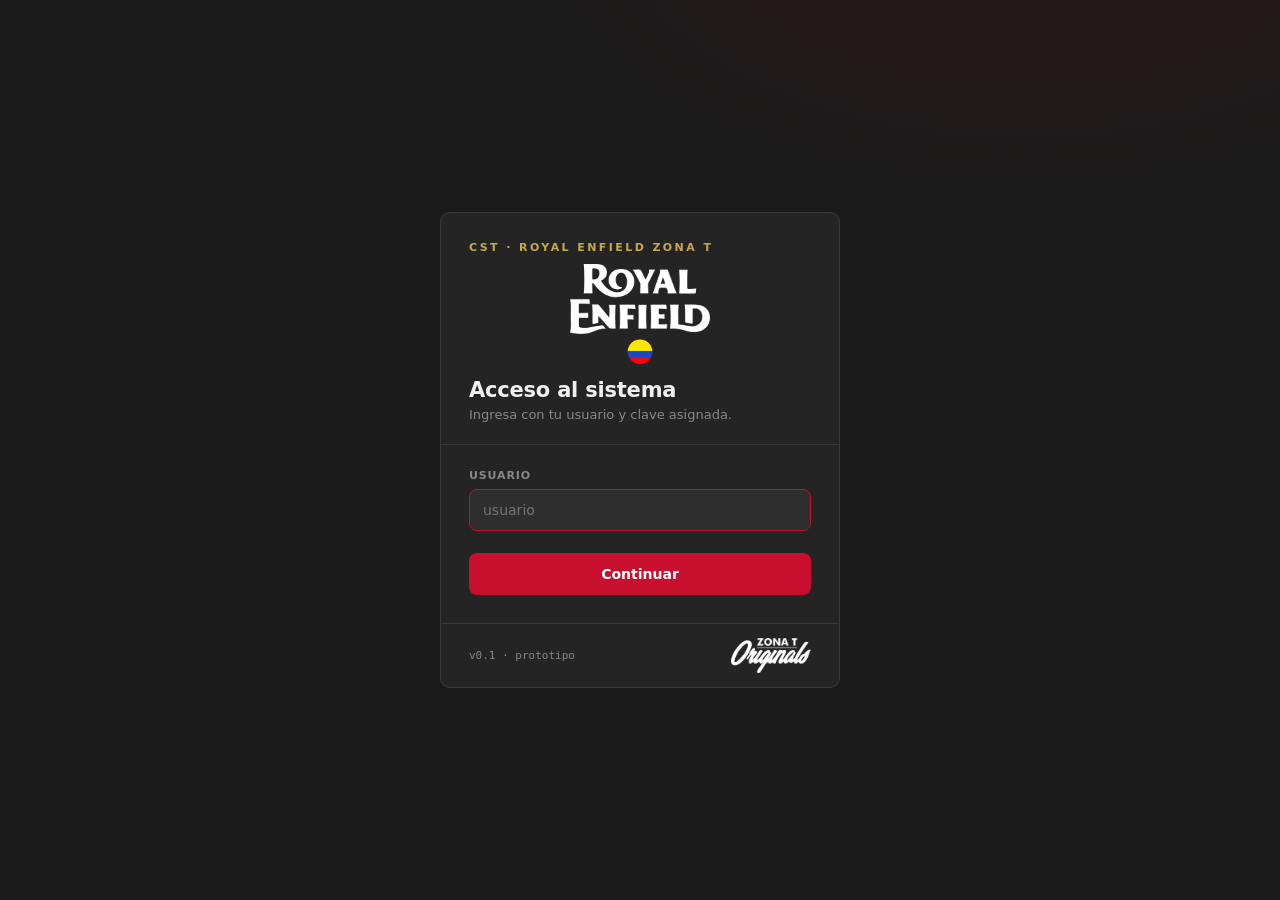
==== index.html @ fac318b0 "Add info (i) button with per-page description on each page Shared page-info.js injects a small ⓘ but" ====
<!DOCTYPE html>
<html lang="es">
<head>
<meta charset="UTF-8">
<meta name="viewport" content="width=device-width, initial-scale=1.0">
<script src="auth.js?v=3"></script>
<script src="page-info.js?v=1"></script>
<script>
/* Guard de sesion: vendedor, admin o manager */
guard(["vendedor","admin","manager","developer"]);
</script>
<title>CST Royal Enfield — Sistema Operativo</title>
<style>
  @import url('https://fonts.googleapis.com/css2?family=Inter:wght@400;500;600;700&display=swap');

  :root {
    --red: #C8102E;
    --gold: #C9A84C;
    --bg: #1A1A1A;
    --card: #242424;
    --border: #3A3A3A;
    --text: #F0F0F0;
    --text-muted: #888;
  }

  * { box-sizing: border-box; margin: 0; padding: 0; }

  body {
    background: var(--bg);
    color: var(--text);
    font-family: 'Inter', sans-serif;
    min-height: 100vh;
    display: flex;
    flex-direction: column;
    padding: 32px 20px 60px;
  }

  .container { max-width: 560px; margin: 0 auto; width: 100%; }

  .header {
    text-align: center;
    margin-bottom: 40px;
    padding-bottom: 28px;
    border-bottom: 1px solid var(--border);
  }

  .logo-icon {
    width: 56px;
    height: 56px;
    background: var(--red);
    border-radius: 14px;
    display: flex;
    align-items: center;
    justify-content: center;
    margin: 0 auto 16px;
  }

  .logo-icon svg { width: 32px; height: 32px; }

  .header h1 {
    font-size: 22px;
    font-weight: 700;
    color: #C8102E;
    letter-spacing: -0.4px;
  }

  .header p {
    font-size: 13px;
    color: #C9A84C;
    margin-top: 6px;
  }

  .nav-grid {
    display: grid;
    grid-template-columns: 1fr 1fr;
    gap: 12px;
  }

  .nav-card {
    background: var(--card);
    border: 1px solid var(--border);
    border-radius: 14px;
    padding: 24px 20px;
    text-decoration: none;
    color: var(--text);
    display: flex;
    flex-direction: column;
    gap: 12px;
    transition: border-color 0.15s, transform 0.1s;
    cursor: pointer;
    position: relative;
  }

  .badge-notif {
    position: absolute;
    top: 10px;
    right: 10px;
    min-width: 20px;
    height: 20px;
    padding: 0 5px;
    border-radius: 10px;
    background: var(--red);
    color: #fff;
    font-size: 11px;
    font-weight: 700;
    display: none;
    align-items: center;
    justify-content: center;
    line-height: 1;
    box-shadow: 0 0 0 2px var(--card);
  }
  .badge-notif.show { display: flex; }

  .nav-card:hover { border-color: var(--gold); }
  .nav-card:active { transform: scale(0.98); }

  .nav-icon {
    width: 44px;
    height: 44px;
    border-radius: 10px;
    display: flex;
    align-items: center;
    justify-content: center;
    flex-shrink: 0;
  }

  .nav-icon svg { width: 22px; height: 22px; fill: white; }
  .nav-icon.red    { background: var(--red); }
  .nav-icon.gold   { background: var(--gold); }
  .nav-icon.dark   { background: #333; }
  .nav-icon.purple { background: #6C3FC4; }

  .nav-label {
    font-size: 15px;
    font-weight: 700;
    color: var(--text);
    letter-spacing: -0.2px;
  }

  .nav-desc {
    font-size: 12px;
    color: var(--text-muted);
    line-height: 1.4;
    margin-top: -4px;
  }

  .nav-arrow {
    font-size: 18px;
    color: var(--text-muted);
    margin-top: auto;
    align-self: flex-end;
  }

  .footer {
    text-align: center;
    margin-top: 40px;
    font-size: 11px;
    color: var(--text-muted);
  }

  .topbar {
    display: flex;
    justify-content: flex-end;
    margin-bottom: 8px;
  }
  .logout {
    background: none;
    border: 1px solid var(--border);
    color: var(--text-muted);
    padding: 8px 14px;
    border-radius: 8px;
    font-size: 12px;
    font-family: 'Inter', sans-serif;
    cursor: pointer;
  }
  .logout:hover { border-color: var(--red); color: var(--text); }

  .veras-bar {
    display: flex;
    align-items: center;
    gap: 10px;
    background: var(--card);
    border: 1px solid var(--border);
    border-radius: 10px;
    padding: 10px 14px;
    margin-bottom: 14px;
  }
  .veras-bar label {
    font-size: 11px;
    text-transform: uppercase;
    letter-spacing: .08em;
    color: var(--gold);
    font-weight: 700;
    white-space: nowrap;
  }
  .veras-bar select {
    flex: 1;
    background: #2E2E2E;
    border: 1px solid var(--border);
    border-radius: 8px;
    color: var(--text);
    font-family: 'Inter', sans-serif;
    font-size: 14px;
    padding: 9px 11px;
  }
  .veras-bar select:focus { outline: none; border-color: var(--red); }

  @media (max-width: 380px) {
    .nav-grid { grid-template-columns: 1fr; }
  }
</style>
</head>
<body>
<div class="container">

  <div class="veras-bar" id="verasBar" style="display:none">
    <label for="verasSel">Ver como</label>
    <select id="verasSel">
      <option value="" disabled selected>Elegir…</option>
      <option value="manager">Manager</option>
      <option value="admin">Admin</option>
      <option value="vendedor">Vendedor</option>
      <option value="tec:Nelson">Nelson</option>
      <option value="tec:Eduin">Eduin</option>
      <option value="tec:Harold">Harold</option>
      <option value="tec:Camilo">Camilo</option>
      <option value="tec:Daniel">Daniel</option>
      <option value="tec:Edisson">Edisson</option>
    </select>
  </div>

  <div class="topbar">
    <button class="logout" id="logout" type="button">Salir</button>
  </div>

  <div class="header">
    <div class="logo-icon">
      <svg viewBox="0 0 24 24" fill="none" stroke="#C9A84C" stroke-width="1.5" width="32" height="32"><circle cx="5.5" cy="17.5" r="2.5"/><circle cx="18.5" cy="17.5" r="2.5"/><path d="M8 17.5h7M13 17.5L11 10h4l2 4h2"/><path d="M5.5 17.5L8 10h3"/><path d="M10 10l1-3h3"/></svg>
    </div>
    <div style="display:flex;align-items:center;justify-content:center;gap:12px">
      <img src="assets/re-blanco.png" alt="Royal Enfield" style="height:36px;width:auto">
      <h1>CST Royal Enfield</h1>
    </div>
    <p>Sistema Operativo de Taller · Zona T</p>
  </div>

  <div class="nav-grid">

    <a class="nav-card" href="ingreso-cst.html" data-roles="vendedor,admin,manager,developer">
      <div class="nav-icon red">
        <svg viewBox="0 0 24 24"><path d="M19 11H7.83l4.88-4.88c.39-.39.39-1.03 0-1.42-.39-.39-1.02-.39-1.41 0l-6.59 6.59c-.39.39-.39 1.02 0 1.41l6.59 6.59c.39.39 1.02.39 1.41 0 .39-.39.39-1.02 0-1.41L7.83 13H19c.55 0 1-.45 1-1s-.45-1-1-1z"/></svg>
      </div>
      <div>
        <div class="nav-label">Ingreso</div>
        <div class="nav-desc">Registra la entrada de una moto al taller</div>
      </div>
      <div class="nav-arrow">→</div>
    </a>

    <a class="nav-card" href="salida-cst.html" data-roles="vendedor,admin,manager,developer">
      <div class="nav-icon gold">
        <svg viewBox="0 0 24 24"><path d="M9 16.17L4.83 12l-1.42 1.41L9 19 21 7l-1.41-1.41z"/></svg>
      </div>
      <div>
        <div class="nav-label">Salida</div>
        <div class="nav-desc">Cierra el servicio y registra la entrega</div>
      </div>
      <div class="nav-arrow">→</div>
    </a>

    <a class="nav-card" href="dashboard-admin.html" data-roles="admin,manager,developer">
      <div class="nav-icon gold">
        <svg viewBox="0 0 24 24"><path d="M16 11c1.66 0 2.99-1.34 2.99-3S17.66 5 16 5c-1.66 0-3 1.34-3 3s1.34 3 3 3zm-8 0c1.66 0 2.99-1.34 2.99-3S9.66 5 8 5C6.34 5 5 6.34 5 8s1.34 3 3 3zm0 2c-2.33 0-7 1.17-7 3.5V19h14v-2.5c0-2.33-4.67-3.5-7-3.5zm8 0c-.29 0-.62.02-.97.05 1.16.84 1.97 1.97 1.97 3.45V19h6v-2.5c0-2.33-4.67-3.5-7-3.5z"/></svg>
      </div>
      <div>
        <div class="nav-label">Datos del taller</div>
        <div class="nav-desc">Rendimiento del equipo de técnicos</div>
      </div>
      <div class="nav-arrow">→</div>
    </a>

    <a class="nav-card" href="dashboard-cst.html" data-roles="manager,developer">
      <div class="nav-icon dark">
        <svg viewBox="0 0 24 24"><path d="M3 13h8V3H3v10zm0 8h8v-6H3v6zm10 0h8V11h-8v10zm0-18v6h8V3h-8z"/></svg>
      </div>
      <div>
        <div class="nav-label">Dashboard</div>
        <div class="nav-desc">KPIs, gráficos y métricas del taller</div>
      </div>
      <div class="nav-arrow">→</div>
    </a>

    <a class="nav-card" href="agente-cst.html" data-roles="manager,developer">
      <div class="nav-icon purple">
        <svg viewBox="0 0 24 24" fill="none" stroke="white" stroke-width="2"><path d="M12 2a2 2 0 0 1 2 2c0 .74-.4 1.39-1 1.73V7h1a7 7 0 0 1 7 7h1a1 1 0 0 1 1 1v3a1 1 0 0 1-1 1h-1v1a2 2 0 0 1-2 2H5a2 2 0 0 1-2-2v-1H2a1 1 0 0 1-1-1v-3a1 1 0 0 1 1-1h1a7 7 0 0 1 7-7h1V5.73c-.6-.34-1-.99-1-1.73a2 2 0 0 1 2-2z"/><circle cx="9" cy="13" r="1"/><circle cx="15" cy="13" r="1"/></svg>
      </div>
      <div>
        <div class="nav-label">Agente IA</div>
        <div class="nav-desc">Consulta datos del taller con inteligencia artificial</div>
      </div>
      <div class="nav-arrow">→</div>
    </a>

    <a class="nav-card" href="reset-usuarios.html" data-roles="developer">
      <div class="nav-icon dark">
        <svg viewBox="0 0 24 24" fill="none" stroke="white" stroke-width="2"><rect x="5" y="11" width="14" height="10" rx="2"/><path d="M8 11V7a4 4 0 0 1 8 0v4"/></svg>
      </div>
      <div>
        <div class="nav-label">Resetear contraseñas</div>
        <div class="nav-desc">Habilita a un usuario para definir una clave nueva</div>
      </div>
      <div class="nav-arrow">→</div>
    </a>

    <a class="nav-card" href="corregir.html" data-roles="vendedor,admin,manager,developer">
      <div class="nav-icon gold">
        <svg viewBox="0 0 24 24" fill="none" stroke="#1A1A1A" stroke-width="2"><path d="M20.71 7.04c.39-.39.39-1.04 0-1.41l-2.34-2.34c-.37-.39-1.02-.39-1.41 0l-1.84 1.83 3.75 3.75M3 17.25V21h3.75L17.81 9.93l-3.75-3.75z"/></svg>
      </div>
      <div>
        <div class="nav-label">Corregir registro</div>
        <div class="nav-desc">Solicita corregir un dato ya guardado de ingreso o salida</div>
      </div>
      <div class="nav-arrow">→</div>
    </a>

    <a class="nav-card" href="correcciones.html" data-roles="manager,developer">
      <span class="badge-notif" id="corrBadge">0</span>
      <div class="nav-icon dark">
        <svg viewBox="0 0 24 24" fill="none" stroke="white" stroke-width="2"><path d="M9 11l3 3L22 4"/><path d="M21 12v7a2 2 0 0 1-2 2H5a2 2 0 0 1-2-2V5a2 2 0 0 1 2-2h11"/></svg>
      </div>
      <div>
        <div class="nav-label">Correcciones</div>
        <div class="nav-desc">Aprueba o rechaza solicitudes de corrección</div>
      </div>
      <div class="nav-arrow">→</div>
    </a>

  </div>

  <div class="footer">CST Royal Enfield Zona T · 2026</div>

</div>

<script>
/* Menu por rol: oculta las nav-card que no correspondan al rol de la sesion */
(function(){
  var API = "https://cst-royal-enfield-api.juanguillermoalba.workers.dev";
  var s = getSession();
  if(!s){ location.replace("login.html"); return; }

  var role = s.rol || s.role;
  document.querySelectorAll(".nav-card").forEach(function(card){
    var roles = (card.getAttribute("data-roles") || "").split(",").map(function(r){ return r.trim(); });
    if(roles.indexOf(role) === -1){ card.style.display = "none"; }
  });

  var logoutBtn = document.getElementById("logout");
  if(logoutBtn){ logoutBtn.addEventListener("click", logout); }

  /* "Ver como": solo el developer puede impersonar otros roles */
  if(role === "developer"){
    var bar = document.getElementById("verasBar");
    var sel = document.getElementById("verasSel");
    bar.style.display = "flex";
    sel.addEventListener("change", function(){
      var valor = sel.value;
      if(!valor) return;
      verComo(valor);
    });
  }

  /* Badge rojo en "Correcciones" con la cantidad de solicitudes pendientes */
  if(role === "manager" || role === "developer"){
    cargarPendientesCorreccion();
  }

  async function cargarPendientesCorreccion(){
    try{
      var res = await authFetch(API + "/correcciones");
      var data = await res.json();
      if(!res.ok || data.error) return;
      var pendientes = (data.solicitudes || []).filter(function(s){ return s.estado === "Pendiente"; }).length;
      var badge = document.getElementById("corrBadge");
      if(!badge) return;
      if(pendientes > 0){
        badge.textContent = pendientes > 99 ? "99+" : String(pendientes);
        badge.classList.add("show");
      }
    }catch(e){ /* si falla, simplemente no se muestra el badge */ }
  }

  async function verComo(valor){
    var real = sessionStorage.getItem("cst_session");
    var payload = (valor.indexOf("tec:") === 0)
      ? { rol: "tecnico", tecnico: valor.slice(4) }
      : { rol: valor };

    // guarda la sesion real antes de impersonar
    sessionStorage.setItem("cst_session_real", real);
    try{
      var res = await authFetch(API + "/impersonar", {
        method: "POST",
        headers: { "Content-Type": "application/json" },
        body: JSON.stringify(payload)
      });
      var data = await res.json();
      if(!res.ok || data.error){
        sessionStorage.removeItem("cst_session_real");
        alert(data.error || "No se pudo cambiar de vista.");
        return;
      }
      var nueva = { token: data.token, rol: data.rol, tecnico: data.tecnico };
      sessionStorage.setItem("cst_session", JSON.stringify(nueva));
      location.href = (nueva.rol === "tecnico") ? "dashboard-tecnico.html" : "index.html";
    }catch(e){
      sessionStorage.removeItem("cst_session_real");
      alert("Error de conexion. Intenta de nuevo.");
    }
  }
})();
</script>

</body>
</html>
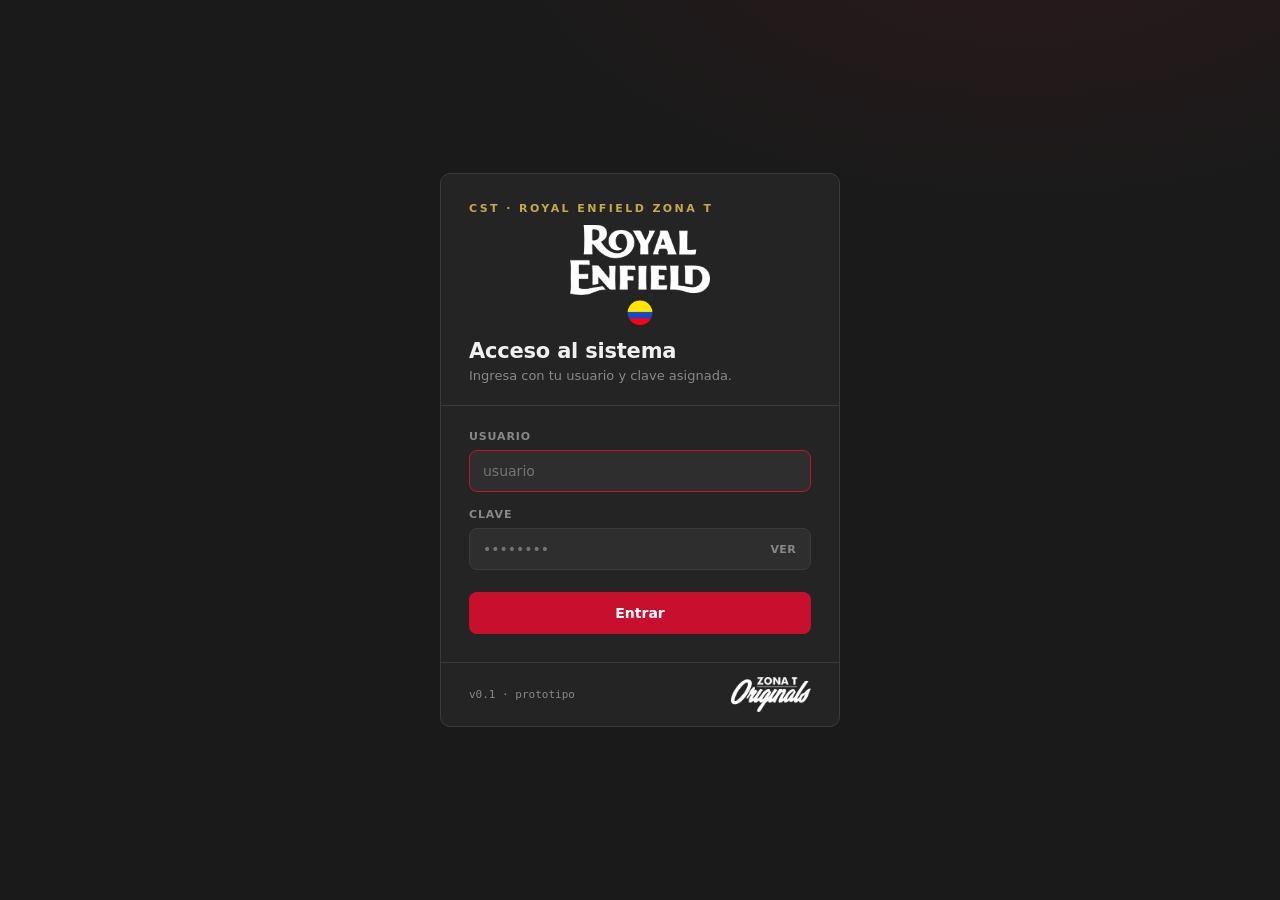
==== commit 8eb51645: "Sidebar de navegación para admin/manager/developer + redirect por rol - sidebar.js (nuevo, compartid" ====
--- a/index.html
+++ b/index.html
@@ -220,12 +220,11 @@
       <option value="manager">Manager</option>
       <option value="admin">Admin</option>
       <option value="vendedor">Vendedor</option>
-      <option value="tec:Nelson">Nelson</option>
-      <option value="tec:Eduin">Eduin</option>
+      <option value="tec:Nelson Jaime">Nelson Jaime</option>
+      <option value="tec:Eduin Yesid">Eduin Yesid</option>
       <option value="tec:Harold">Harold</option>
-      <option value="tec:Camilo">Camilo</option>
-      <option value="tec:Daniel">Daniel</option>
-      <option value="tec:Edisson">Edisson</option>
+      <option value="tec:William Camilo">William Camilo</option>
+      <option value="tec:John Edinson">John Edinson</option>
     </select>
   </div>
 
@@ -290,7 +289,7 @@
       <div class="nav-arrow">→</div>
     </a>
 
-    <a class="nav-card" href="agente-cst.html" data-roles="manager,developer">
+    <a class="nav-card" href="agente-cst.html" data-roles="admin,manager,developer">
       <div class="nav-icon purple">
         <svg viewBox="0 0 24 24" fill="none" stroke="white" stroke-width="2"><path d="M12 2a2 2 0 0 1 2 2c0 .74-.4 1.39-1 1.73V7h1a7 7 0 0 1 7 7h1a1 1 0 0 1 1 1v3a1 1 0 0 1-1 1h-1v1a2 2 0 0 1-2 2H5a2 2 0 0 1-2-2v-1H2a1 1 0 0 1-1-1v-3a1 1 0 0 1 1-1h1a7 7 0 0 1 7-7h1V5.73c-.6-.34-1-.99-1-1.73a2 2 0 0 1 2-2z"/><circle cx="9" cy="13" r="1"/><circle cx="15" cy="13" r="1"/></svg>
       </div>
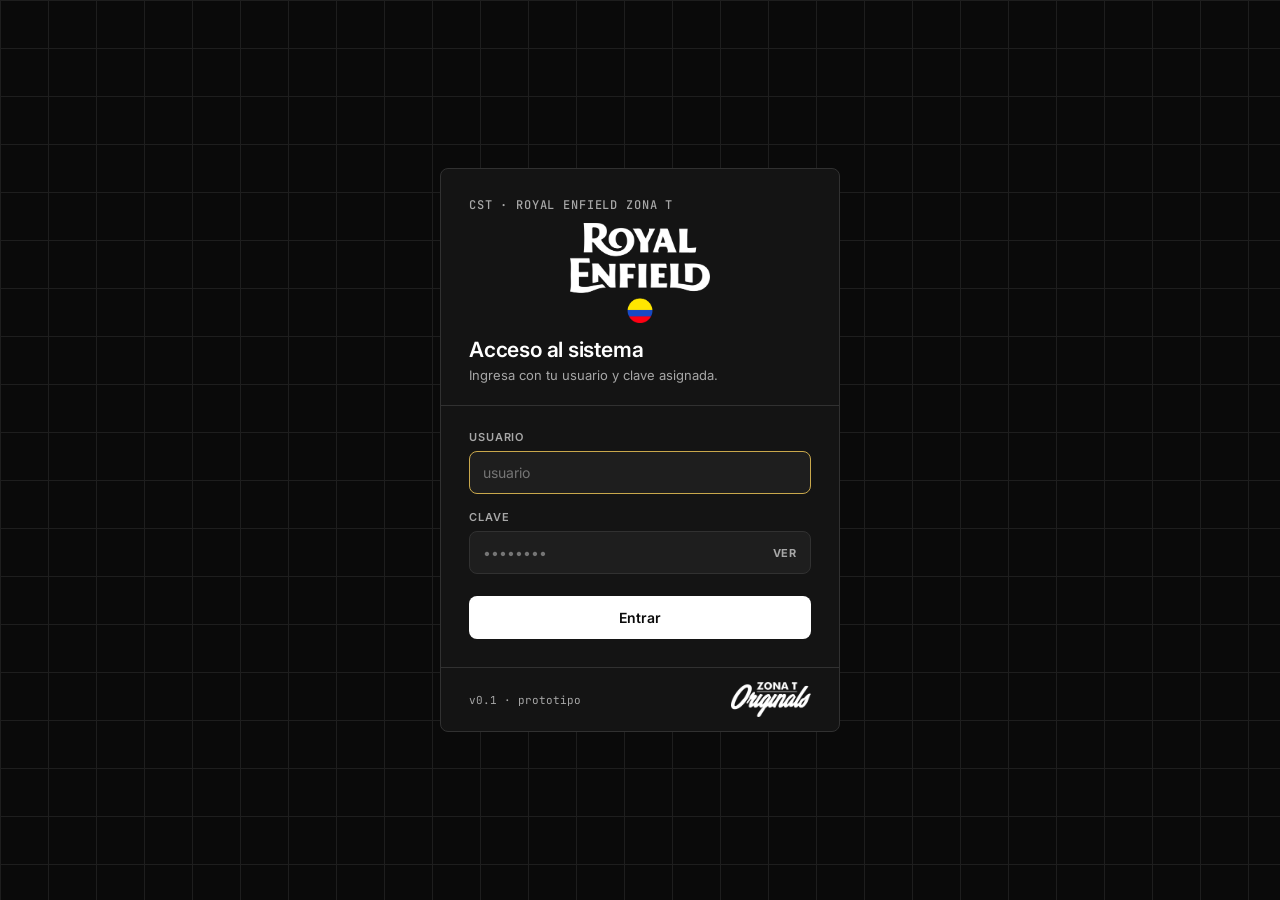
==== commit a1b2e1d5: "rediseño fase b1: index Co-Authored-By: Claude Sonnet 5 <noreply@anthropic.com>" ====
--- a/index.html
+++ b/index.html
@@ -10,25 +10,17 @@
 guard(["vendedor","admin","manager","developer"]);
 </script>
 <title>CST Royal Enfield — Sistema Operativo</title>
+<link rel="preconnect" href="https://fonts.googleapis.com">
+<link rel="preconnect" href="https://fonts.gstatic.com" crossorigin>
+<link href="https://fonts.googleapis.com/css2?family=Inter:wght@400;500;600&family=JetBrains+Mono:wght@400;500&display=swap" rel="stylesheet">
+<link rel="stylesheet" href="theme.css?v=1">
 <style>
-  @import url('https://fonts.googleapis.com/css2?family=Inter:wght@400;500;600;700&display=swap');
-
-  :root {
-    --red: #C8102E;
-    --gold: #C9A84C;
-    --bg: #1A1A1A;
-    --card: #242424;
-    --border: #3A3A3A;
-    --text: #F0F0F0;
-    --text-muted: #888;
-  }
-
   * { box-sizing: border-box; margin: 0; padding: 0; }
 
   body {
-    background: var(--bg);
+    background: var(--canvas);
     color: var(--text);
-    font-family: 'Inter', sans-serif;
+    font-family: var(--font-sans);
     min-height: 100vh;
     display: flex;
     flex-direction: column;
@@ -47,7 +39,7 @@
   .logo-icon {
     width: 56px;
     height: 56px;
-    background: var(--red);
+    background: var(--brand-red);
     border-radius: 14px;
     display: flex;
     align-items: center;
@@ -60,13 +52,13 @@
   .header h1 {
     font-size: 22px;
     font-weight: 700;
-    color: #C8102E;
+    color: var(--brand-red);
     letter-spacing: -0.4px;
   }
 
   .header p {
     font-size: 13px;
-    color: #C9A84C;
+    color: var(--text-secondary);
     margin-top: 6px;
   }
 
@@ -99,7 +91,7 @@
     height: 20px;
     padding: 0 5px;
     border-radius: 10px;
-    background: var(--red);
+    background: var(--c-critica);
     color: #fff;
     font-size: 11px;
     font-weight: 700;
@@ -107,28 +99,34 @@
     align-items: center;
     justify-content: center;
     line-height: 1;
-    box-shadow: 0 0 0 2px var(--card);
+    border: 2px solid var(--card);
   }
   .badge-notif.show { display: flex; }
 
-  .nav-card:hover { border-color: var(--gold); }
+  .nav-card:hover,
+  .nav-card:active { border-color: var(--accent); }
   .nav-card:active { transform: scale(0.98); }
 
   .nav-icon {
     width: 44px;
     height: 44px;
     border-radius: 10px;
+    background: var(--elevated);
+    color: var(--text-secondary);
     display: flex;
     align-items: center;
     justify-content: center;
     flex-shrink: 0;
-  }
-
-  .nav-icon svg { width: 22px; height: 22px; fill: white; }
-  .nav-icon.red    { background: var(--red); }
-  .nav-icon.gold   { background: var(--gold); }
-  .nav-icon.dark   { background: #333; }
-  .nav-icon.purple { background: #6C3FC4; }
+    transition: color 0.15s;
+  }
+
+  /* Iconos sólidos (sin stroke propio) toman fill; los de contorno
+     (fill="none" stroke="...") conservan su forma y toman stroke. Ambos
+     casos vía currentColor, controlado por color en .nav-icon. */
+  .nav-icon svg { width: 22px; height: 22px; fill: currentColor; }
+  .nav-icon svg[stroke] { fill: none; stroke: currentColor; }
+  .nav-card:hover .nav-icon,
+  .nav-card:active .nav-icon { color: var(--accent); }
 
   .nav-label {
     font-size: 15px;
@@ -139,14 +137,14 @@
 
   .nav-desc {
     font-size: 12px;
-    color: var(--text-muted);
+    color: var(--text-secondary);
     line-height: 1.4;
     margin-top: -4px;
   }
 
   .nav-arrow {
     font-size: 18px;
-    color: var(--text-muted);
+    color: var(--text-secondary);
     margin-top: auto;
     align-self: flex-end;
   }
@@ -155,7 +153,7 @@
     text-align: center;
     margin-top: 40px;
     font-size: 11px;
-    color: var(--text-muted);
+    color: var(--text-secondary);
   }
 
   .topbar {
@@ -166,14 +164,14 @@
   .logout {
     background: none;
     border: 1px solid var(--border);
-    color: var(--text-muted);
+    color: var(--text-secondary);
     padding: 8px 14px;
     border-radius: 8px;
     font-size: 12px;
-    font-family: 'Inter', sans-serif;
+    font-family: var(--font-sans);
     cursor: pointer;
   }
-  .logout:hover { border-color: var(--red); color: var(--text); }
+  .logout:hover { border-color: var(--divider); color: var(--text); }
 
   .veras-bar {
     display: flex;
@@ -186,24 +184,25 @@
     margin-bottom: 14px;
   }
   .veras-bar label {
-    font-size: 11px;
+    font-family: var(--font-mono);
+    font-size: 12px;
     text-transform: uppercase;
-    letter-spacing: .08em;
-    color: var(--gold);
-    font-weight: 700;
+    letter-spacing: .85px;
+    color: var(--text-secondary);
+    font-weight: 500;
     white-space: nowrap;
   }
   .veras-bar select {
     flex: 1;
-    background: #2E2E2E;
+    background: var(--elevated);
     border: 1px solid var(--border);
     border-radius: 8px;
     color: var(--text);
-    font-family: 'Inter', sans-serif;
+    font-family: var(--font-sans);
     font-size: 14px;
     padding: 9px 11px;
   }
-  .veras-bar select:focus { outline: none; border-color: var(--red); }
+  .veras-bar select:focus { outline: none; border-color: var(--accent); }
 
   @media (max-width: 380px) {
     .nav-grid { grid-template-columns: 1fr; }
@@ -246,7 +245,7 @@
   <div class="nav-grid">
 
     <a class="nav-card" href="ingreso-cst.html" data-roles="vendedor,admin,manager,developer">
-      <div class="nav-icon red">
+      <div class="nav-icon">
         <svg viewBox="0 0 24 24"><path d="M19 11H7.83l4.88-4.88c.39-.39.39-1.03 0-1.42-.39-.39-1.02-.39-1.41 0l-6.59 6.59c-.39.39-.39 1.02 0 1.41l6.59 6.59c.39.39 1.02.39 1.41 0 .39-.39.39-1.02 0-1.41L7.83 13H19c.55 0 1-.45 1-1s-.45-1-1-1z"/></svg>
       </div>
       <div>
@@ -257,7 +256,7 @@
     </a>
 
     <a class="nav-card" href="salida-cst.html" data-roles="vendedor,admin,manager,developer">
-      <div class="nav-icon gold">
+      <div class="nav-icon">
         <svg viewBox="0 0 24 24"><path d="M9 16.17L4.83 12l-1.42 1.41L9 19 21 7l-1.41-1.41z"/></svg>
       </div>
       <div>
@@ -268,7 +267,7 @@
     </a>
 
     <a class="nav-card" href="dashboard-admin.html" data-roles="admin,manager,developer">
-      <div class="nav-icon gold">
+      <div class="nav-icon">
         <svg viewBox="0 0 24 24"><path d="M16 11c1.66 0 2.99-1.34 2.99-3S17.66 5 16 5c-1.66 0-3 1.34-3 3s1.34 3 3 3zm-8 0c1.66 0 2.99-1.34 2.99-3S9.66 5 8 5C6.34 5 5 6.34 5 8s1.34 3 3 3zm0 2c-2.33 0-7 1.17-7 3.5V19h14v-2.5c0-2.33-4.67-3.5-7-3.5zm8 0c-.29 0-.62.02-.97.05 1.16.84 1.97 1.97 1.97 3.45V19h6v-2.5c0-2.33-4.67-3.5-7-3.5z"/></svg>
       </div>
       <div>
@@ -279,18 +278,18 @@
     </a>
 
     <a class="nav-card" href="dashboard-cst.html" data-roles="manager,developer">
-      <div class="nav-icon dark">
+      <div class="nav-icon">
         <svg viewBox="0 0 24 24"><path d="M3 13h8V3H3v10zm0 8h8v-6H3v6zm10 0h8V11h-8v10zm0-18v6h8V3h-8z"/></svg>
       </div>
       <div>
-        <div class="nav-label">Dashboard</div>
+        <div class="nav-label">Dashboard Gerencial</div>
         <div class="nav-desc">KPIs, gráficos y métricas del taller</div>
       </div>
       <div class="nav-arrow">→</div>
     </a>
 
     <a class="nav-card" href="agente-cst.html" data-roles="admin,manager,developer">
-      <div class="nav-icon purple">
+      <div class="nav-icon">
         <svg viewBox="0 0 24 24" fill="none" stroke="white" stroke-width="2"><path d="M12 2a2 2 0 0 1 2 2c0 .74-.4 1.39-1 1.73V7h1a7 7 0 0 1 7 7h1a1 1 0 0 1 1 1v3a1 1 0 0 1-1 1h-1v1a2 2 0 0 1-2 2H5a2 2 0 0 1-2-2v-1H2a1 1 0 0 1-1-1v-3a1 1 0 0 1 1-1h1a7 7 0 0 1 7-7h1V5.73c-.6-.34-1-.99-1-1.73a2 2 0 0 1 2-2z"/><circle cx="9" cy="13" r="1"/><circle cx="15" cy="13" r="1"/></svg>
       </div>
       <div>
@@ -301,7 +300,7 @@
     </a>
 
     <a class="nav-card" href="reset-usuarios.html" data-roles="developer">
-      <div class="nav-icon dark">
+      <div class="nav-icon">
         <svg viewBox="0 0 24 24" fill="none" stroke="white" stroke-width="2"><rect x="5" y="11" width="14" height="10" rx="2"/><path d="M8 11V7a4 4 0 0 1 8 0v4"/></svg>
       </div>
       <div>
@@ -312,7 +311,7 @@
     </a>
 
     <a class="nav-card" href="corregir.html" data-roles="vendedor,admin,manager,developer">
-      <div class="nav-icon gold">
+      <div class="nav-icon">
         <svg viewBox="0 0 24 24" fill="none" stroke="#1A1A1A" stroke-width="2"><path d="M20.71 7.04c.39-.39.39-1.04 0-1.41l-2.34-2.34c-.37-.39-1.02-.39-1.41 0l-1.84 1.83 3.75 3.75M3 17.25V21h3.75L17.81 9.93l-3.75-3.75z"/></svg>
       </div>
       <div>
@@ -324,7 +323,7 @@
 
     <a class="nav-card" href="correcciones.html" data-roles="manager,developer">
       <span class="badge-notif" id="corrBadge">0</span>
-      <div class="nav-icon dark">
+      <div class="nav-icon">
         <svg viewBox="0 0 24 24" fill="none" stroke="white" stroke-width="2"><path d="M9 11l3 3L22 4"/><path d="M21 12v7a2 2 0 0 1-2 2H5a2 2 0 0 1-2-2V5a2 2 0 0 1 2-2h11"/></svg>
       </div>
       <div>
@@ -410,7 +409,15 @@
       }
       var nueva = { token: data.token, rol: data.rol, tecnico: data.tecnico };
       sessionStorage.setItem("cst_session", JSON.stringify(nueva));
-      location.href = (nueva.rol === "tecnico") ? "dashboard-tecnico.html" : "index.html";
+      // Misma tabla de rutas que redirigir() en login.html, para que "Ver
+      // como" aterrice en el dashboard real de ese rol (vendedor no tiene
+      // dashboard propio, cae a index.html).
+      var rutas = {
+        tecnico: "dashboard-tecnico.html",
+        admin: "dashboard-admin.html",
+        manager: "dashboard-cst.html",
+      };
+      location.href = rutas[nueva.rol] || "index.html";
     }catch(e){
       sessionStorage.removeItem("cst_session_real");
       alert("Error de conexion. Intenta de nuevo.");
--- a/theme.css
+++ b/theme.css
@@ -0,0 +1,74 @@
+/* CST Royal Enfield — theme.css
+   Sistema de diseño compartido: superficies por luminancia, un solo acento
+   de marca (dorado), colores de estado semánticos, tipografía Inter +
+   JetBrains Mono. Solo custom properties y utilidades mínimas — cada
+   página conserva sus propios selectores de componente.
+   NO tocar: nombres de campos del Worker, IDs usados por JS, lógica. */
+
+:root{
+  /* Superficies, por luminancia. Sin box-shadow. */
+  --canvas: #0a0a0a;
+  --card: #141414;
+  --elevated: #1e1e1e;
+  --border: #313131;
+  --divider: #454545;
+
+  /* Texto */
+  --text: #ffffff;
+  --text-secondary: #a7a7a7;
+  --text-disabled: #7c7c7c;
+
+  /* Acento de marca — único, dorado. Solo íconos, KPIs, bordes activos,
+     links, series principales de Chart.js. Nunca como fondo grande. */
+  --accent: #C9A84C;
+  --accent-tint: rgba(201, 168, 76, .12);
+
+  /* Rojo de marca — SOLO logo/wordmark en header y login. Nunca en UI ni
+     como color de acción destructiva (eso es --c-critica). */
+  --brand-red: #C8102E;
+
+  /* Estados semánticos. Pills 4px radius, fondo fijo al 15%, texto del color. */
+  --c-pend: #3B82F6;
+  --c-trab: #A855F7;
+  --c-listo: #2ECC71;
+  --c-critica: #FF4D4D;
+  --c-revisar: #F97316;
+
+  /* Tipografía */
+  --font-sans: 'Inter', 'Segoe UI', system-ui, sans-serif;
+  --font-mono: 'JetBrains Mono', 'Consolas', monospace;
+
+  /* Radios */
+  --radius-card: 8px;
+  --radius-pill: 4px;
+}
+
+*{ box-sizing: border-box; }
+
+body{
+  background: var(--canvas);
+  color: var(--text);
+  font-family: var(--font-sans);
+}
+
+/* Eyebrow de sección: JetBrains Mono 12px uppercase, tracking .85px,
+   color secundario. Mismo tratamiento tipográfico que tickets, placas
+   y números de factura (esos quedan en el CSS de cada página). */
+.eyebrow{
+  font-family: var(--font-mono);
+  font-size: 12px;
+  text-transform: uppercase;
+  letter-spacing: .85px;
+  color: var(--text-secondary);
+}
+
+/* Cuadrícula decorativa — SOLO login.html y header. Nunca detrás de
+   tablas ni gráficos. Se aplica con background-image, no cambia layout. */
+.bg-grid{
+  background-image:
+    linear-gradient(var(--elevated) 1px, transparent 1px),
+    linear-gradient(90deg, var(--elevated) 1px, transparent 1px);
+  background-size: 48px 48px;
+}
+
+@media (prefers-reduced-motion: reduce){ *{ transition: none !important; } }
